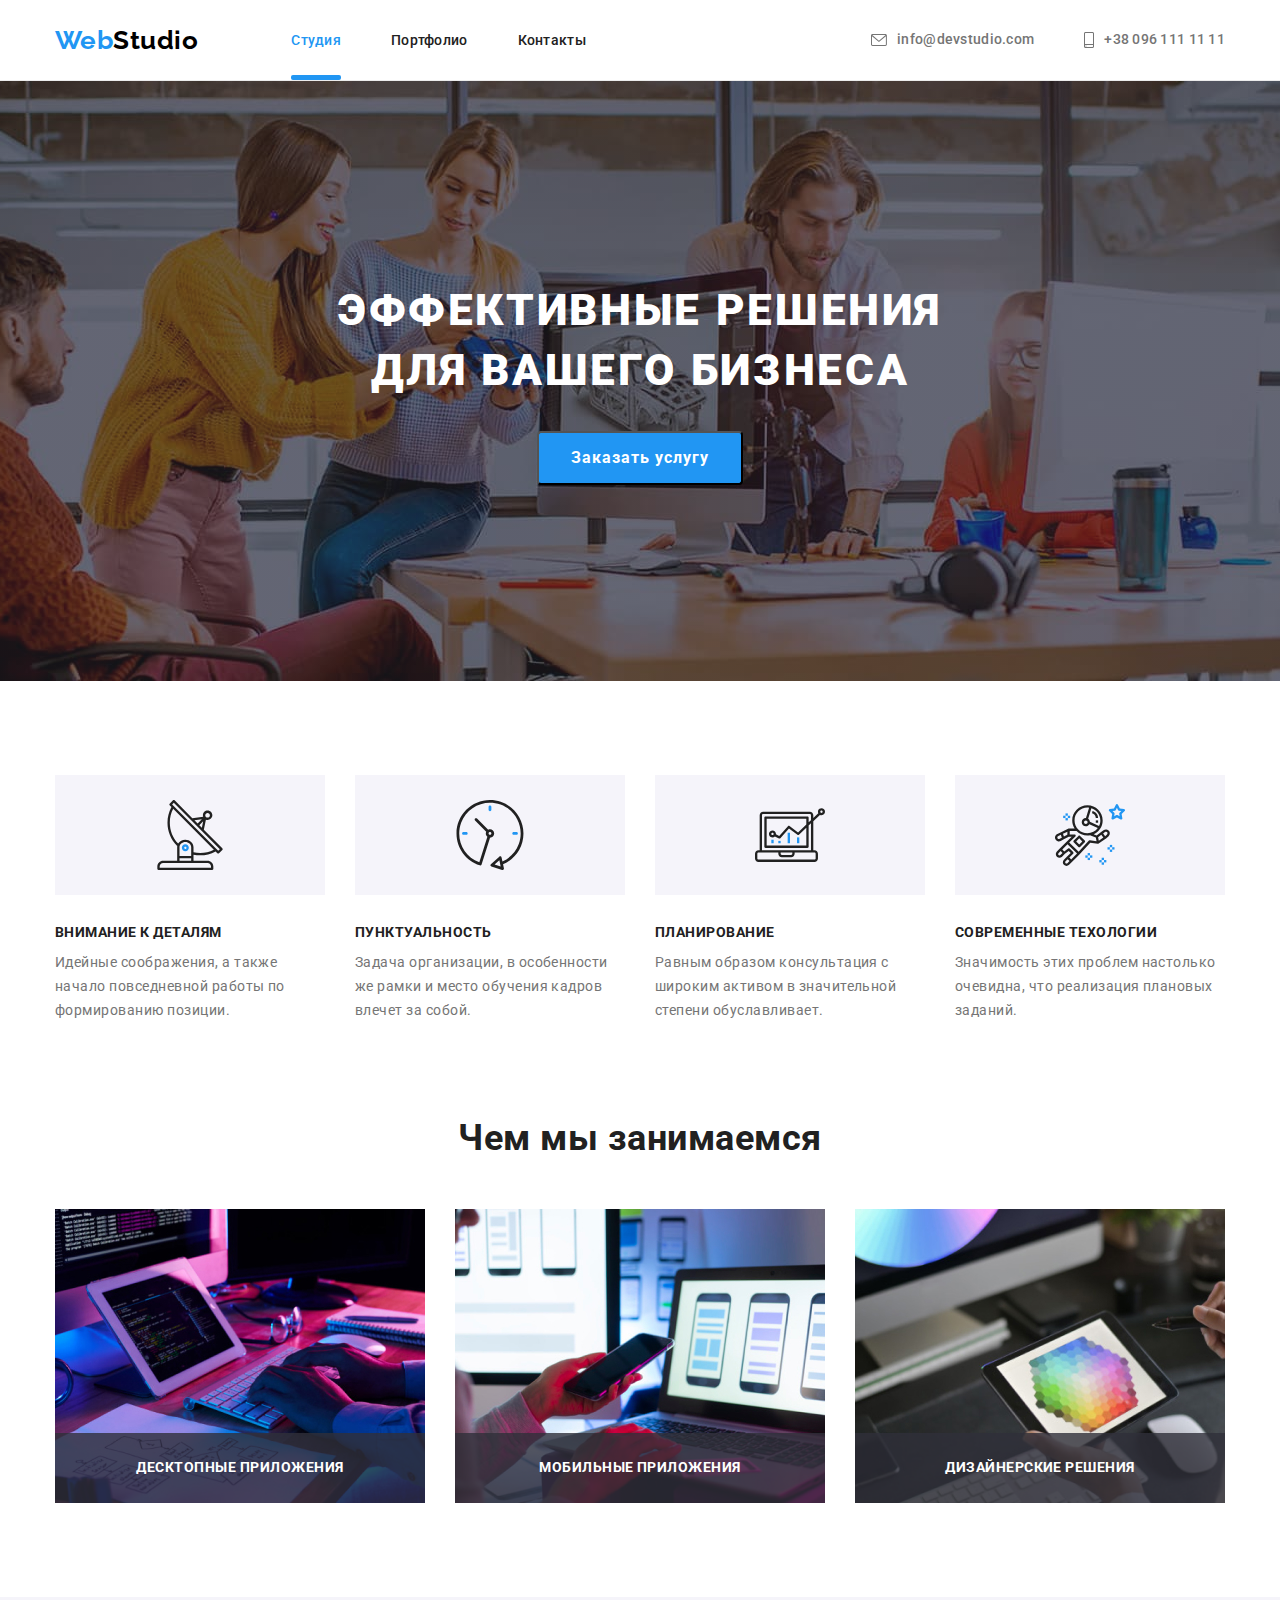
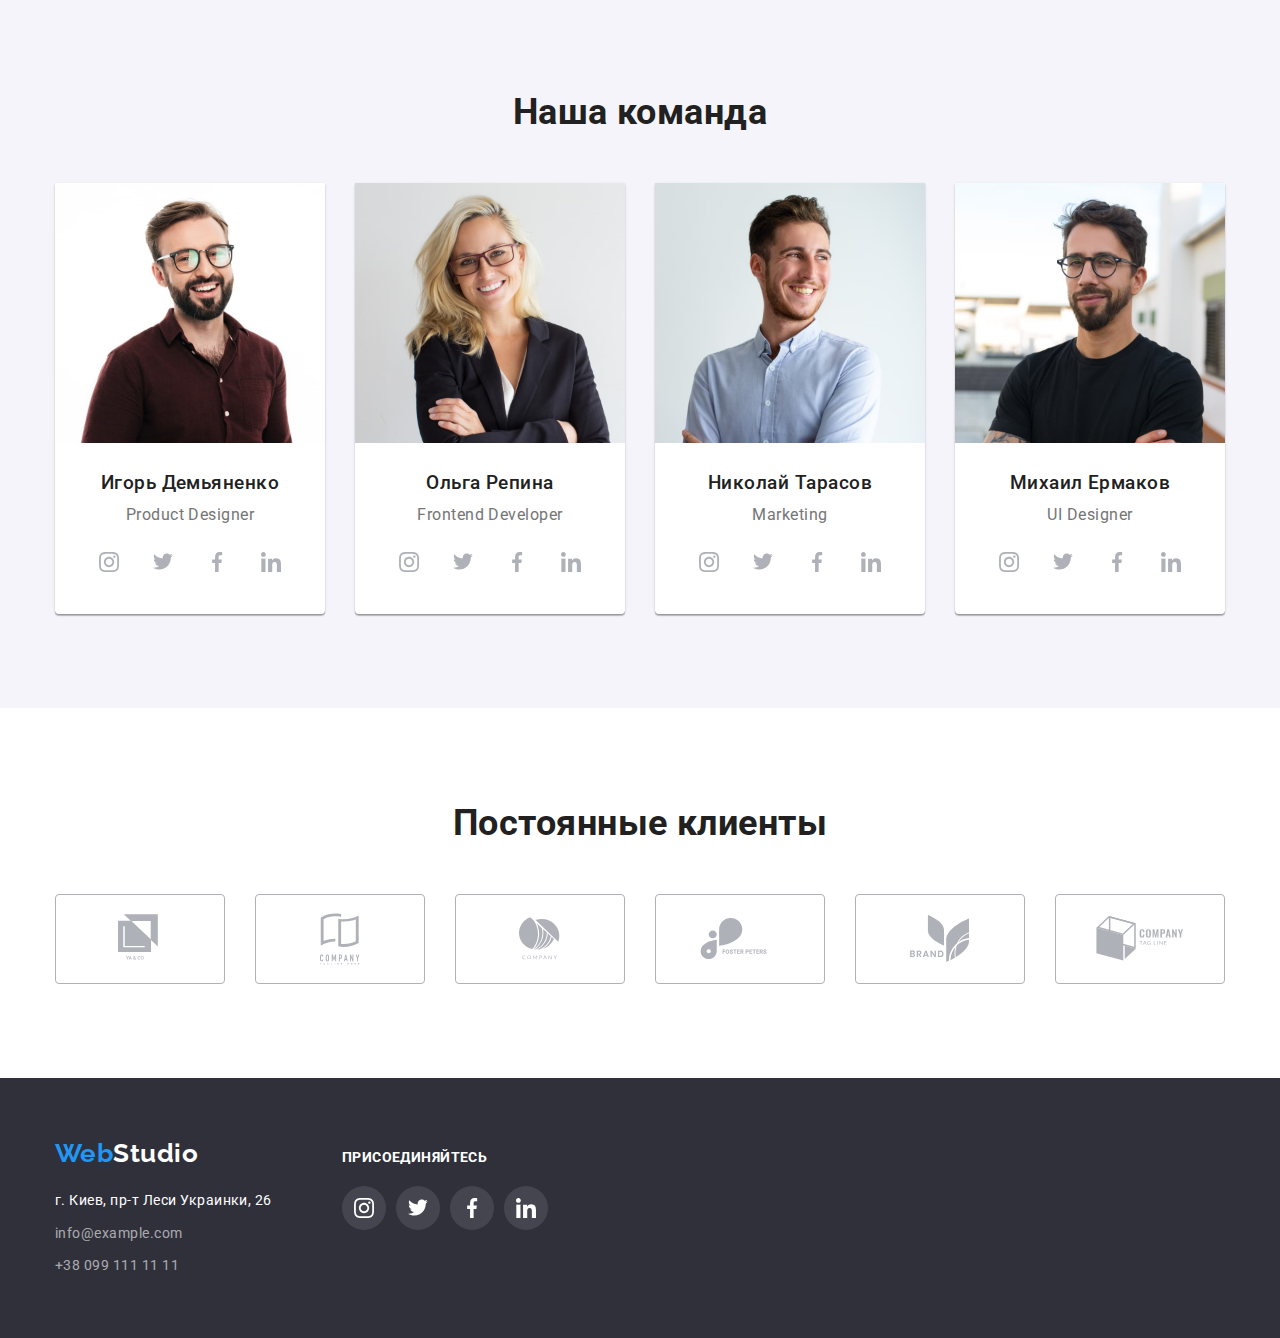
==== index.html @ c35f9277 "Add files via upload" ====
<!DOCTYPE html>
<html lang="en">

<head>
    <meta charset="UTF-8">
    <meta http-equiv="X-UA-Compatible" content="IE=edge">
    <meta name="viewport" content="width=device-width, initial-scale=1.0">
    <title>Document</title>
    <link rel="preconnect" href="https://fonts.gstatic.com">
    <link href="https://fonts.googleapis.com/css2?family=Raleway:wght@700&family=Roboto:wght@400;500;700;900&display=swap"
    rel="stylesheet">
    <link rel="stylesheet" href="https://cdnjs.cloudflare.com/ajax/libs/modern-normalize/0.2.0/modern-normalize.min.css" />
    <link rel="stylesheet" href="./css/styles.css">
</head>

<body>
    <!-- Хедер -->
    <header class="header pntr">
        <div class="container">
        <nav class="navigator">
            <a href="" class="logo webstudio">Web<span class="top">Studio</span></a>
            <ul class="site-nav list menu">
                <li class="menu-item"><a href="./index.html" class="link current">Студия</a></li>
                <li class="menu-item"><a href="./portfolio.html" class="link">Портфолио</a></li>
                <li class="menu-item"><a href="" class="link">Контакты</a></li>
            </ul>
        </nav>

        <ul class="contacts-nav list menu pntr">
            <li class="auth-item"> 
                <a href="mailto:info@devstudio.com" class="inf link">
                
                <svg class="icon">
                    <use href="./images/sprite.svg#icon-envelope"></use>
                </svg> 
                info@devstudio.com</a>
           
            </li>
            <li class="auth-item">
                <a href="tel:+380961111111" class="inf link">
                    
                    <svg class="icon-tel">
                        <use href="./images/sprite.svg#icon-smartphone"></use>
                    </svg>
                    +38 096 111 11 11</a>
            </li>
        </ul>
        </div>
    </header>

    <!-- Main -->
    <main class="main-page">

        <!--Герой-->
        <section class="section hero">
                    <div class="container">
        <h1 class="hero-title">Эффективные решения</br>для вашего бизнеса</h1>


        <!-- <button type="button" class="button-hero" data-modal-open>Заказать услугу</button>
        <div class="backdrop is-hidden" data-modal>
            <div class="modal">
                <p></p>
                <button type="button" class="button-modal-close list list-border" data-modal-close>
                    <svg class="close-icon" width="11" height="11">
                        <use href="./images/icons.svg#close"></use>
                    </svg>
                </button> -->

            <button type="button" class="button" data-modal-open>Заказать услугу</button>
            <div class="backdrop is-hidden" data-modal>
            <div class="modal">
                <p></p>
                   <button type="button" class="btn-close" data-modal-close>
               <svg class="icon" width="32" height="32">
                   <use href="./images/sprite.svg#icon-close-black"></use>
               </svg>
                </button>
                </div>
                </div>
            </div>
        </section>

        <!--О нас-->
        <section class="section">
                    <div class="container">
            <h2 class="visually-hidden">О нас</h2>
            <ul class="feature list">
                <li class="list-item">
                    <h3 class="section-title">Внимание к деталям</h3>
                    <p class="section-text">Идейные соображения, а также начало повседневной работы по формированию
                        позиции.</p>
                </li>
                <li class="list-item">
                    <h3 class="section-title">Пунктуальность</h3>
                    <p class="section-text">Задача организации, в особенности же рамки и место обучения кадров влечет за
                        собой.</p>
                </li>
                <li class="list-item">
                    <h3 class="section-title">Планирование</h3>
                    <p class="section-text">Равным образом консультация с широким активом в значительной степени
                        обуславливает.</p>
                </li>

                <li class="list-item">
                    <h3 class="section-title">Современные техологии</h3>
                    <p class="section-text">Значимость этих проблем настолько очевидна, что реализация плановых заданий.
                    </p>
                </li>
            </ul>
                </div>
                </section>

                <!-- IMG -->
            <section class="section us">
                  <div class="container">
            <h2 class="section-title-box">Чем мы занимаемся</h2>
            <ul class="picture list">
                <li class="picture-item">
                    <img src="./images/img.jpg" alt="Руки на клавиатуре" width="370">
                  <p class="txt">ДЕСКТОПНЫЕ ПРИЛОЖЕНИЯ</p>
                </li>
                <li class="picture-item">
                    <img src="./images/img1.jpg" alt="Телефон в руке" width="370">
                    <p class="txt">МОБИЛЬНЫЕ ПРИЛОЖЕНИЯ</p>
                </li>
                <li class="picture-item">
                    <img src="./images/img2.jpg" alt="Планшет в руке" width="370">
                    <p class="txt">ДИЗАЙНЕРСКИЕ РЕШЕНИЯ</p>
                </li>
            </ul>
            </div>
        </section>

        <!--Наша команда-->
        <section class="section team">
        <div class="container">
            <h2 class="section-title-box">Наша команда</h2>
            <ul class="list our-team">
                    <li class="teammate">
                        <img src="./images/logo1.jpg" alt="Игорь Демьяненко" width="270">
                        <div class="discription">
                            <h3 class="people-list">Игорь Демьяненко</h3>
                        <p class="people-about">Product Designer</p>
                        
                        <ul class="list social-icons">
                            <li class="social-icons-item">
                                <a href="" class="social-icons-link" target="_blank" rel="noopener noreferrer">
                                    <svg class="icon">
                                        <use href="./images/sprite.svg#icon-instagram"></use>
                                    </svg>
                                </a>
                            </li>
                            <li class="social-icons-item">
                                <a href="" class="social-icons-link" target="_blank" rel="noopener noreferrer">
                                    <svg class="icon">
                                        <use href="./images/sprite.svg#icon-twitter"></use>
                                    </svg>
                                </a>
                            </li>
                            <li class="social-icons-item">
                                <a href="" class="social-icons-link" target="_blank" rel="noopener noreferrer">
                                    <svg class="icon">
                                        <use href="./images/sprite.svg#icon-facebook"></use>
                                    </svg>
                                </a>
                            </li>
                            <li class="social-icons-item">
                                <a href="" class="social-icons-link" target="_blank" rel="noopener noreferrer">
                                    <svg class="icon">
                                        <use href="./images/sprite.svg#icon-linkedin"></use>
                                    </svg>
                                </a>
                            </li>
                        </ul>
                        </div>
                    </li>
                      <li class="teammate">
                        <img src="./images/logo2.jpg" alt="Ольга Репина" width="270">
                        <div class="discription">
                            <h3 class="people-list">Ольга Репина</h3>
                        <p class="people-about">Frontend Developer</p>
                        <ul class="list social-icons">
                            <li class="social-icons-item">
                                <a href="" class="social-icons-link" target="_blank" rel="noopener noreferrer">
                                    <svg class="icon">
                                        <use href="./images/sprite.svg#icon-instagram"></use>
                                    </svg>
                                </a>
                            </li>
                            <li class="social-icons-item">
                                <a href="" class="social-icons-link" target="_blank" rel="noopener noreferrer">
                                    <svg class="icon">
                                        <use href="./images/sprite.svg#icon-twitter"></use>
                                    </svg>
                                </a>
                            </li>
                            <li class="social-icons-item">
                                <a href="" class="social-icons-link" target="_blank" rel="noopener noreferrer">
                                    <svg class="icon">
                                        <use href="./images/sprite.svg#icon-facebook"></use>
                                    </svg>
                                </a>
                            </li>
                            <li class="social-icons-item">
                                <a href="" class="social-icons-link" target="_blank" rel="noopener noreferrer">
                                    <svg class="icon">
                                        <use href="./images/sprite.svg#icon-linkedin"></use>
                                    </svg>
                                </a>
                            </li>
                        </ul>
                        </div>
                    </li>
                    <li class="teammate">
                        <img src="./images/logo3.jpg" alt="Николай Тарасов" width="270">
                        <div class="discription">
                            <h3 class="people-list">Николай Тарасов</h3>
                        <p class="people-about">Marketing</p>
                        <ul class="list social-icons">
                            <li class="social-icons-item">
                                <a href="" class="social-icons-link" target="_blank" rel="noopener noreferrer">
                                    <svg class="icon">
                                        <use href="./images/sprite.svg#icon-instagram"></use>
                                    </svg>
                                </a>
                            </li>
                            <li class="social-icons-item">
                                <a href="" class="social-icons-link" target="_blank" rel="noopener noreferrer">
                                    <svg class="icon">
                                        <use href="./images/sprite.svg#icon-twitter"></use>
                                    </svg>
                                </a>
                            </li>
                            <li class="social-icons-item">
                                <a href="" class="social-icons-link" target="_blank" rel="noopener noreferrer">
                                    <svg class="icon">
                                        <use href="./images/sprite.svg#icon-facebook"></use>
                                    </svg>
                                </a>
                            </li>
                            <li class="social-icons-item">
                                <a href="" class="social-icons-link" target="_blank" rel="noopener noreferrer">
                                    <svg class="icon">
                                        <use href="./images/sprite.svg#icon-linkedin"></use>
                                    </svg>
                                </a>
                            </li>
                        </ul>
                        </div>
                    </li>
                    <li class="teammate">
                        <img src="./images/logo4.jpg" alt="Михаил Ермаков" width="270">
                       <div class="discription">
                           <h3 class="people-list">Михаил Ермаков</h3>
                        <p class="people-about">UI Designer</p>
                        <ul class="list social-icons">
                            <li class="social-icons-item">
                                <a href="" class="social-icons-link" target="_blank" rel="noopener noreferrer">
                                    <svg class="icon">
                                        <use href="./images/sprite.svg#icon-instagram"></use>
                                    </svg>
                                </a>
                            </li>
                            <li class="social-icons-item">
                                <a href="" class="social-icons-link" target="_blank" rel="noopener noreferrer">
                                    <svg class="icon">
                                        <use href="./images/sprite.svg#icon-twitter"></use>
                                    </svg>
                                </a>
                            </li>
                            <li class="social-icons-item">
                                <a href="" class="social-icons-link" target="_blank" rel="noopener noreferrer">
                                    <svg class="icon">
                                        <use href="./images/sprite.svg#icon-facebook"></use>
                                    </svg>
                                </a>
                            </li>
                            <li class="social-icons-item">
                                <a href="" class="social-icons-link" target="_blank" rel="noopener noreferrer">
                                    <svg class="icon">
                                        <use href="./images/sprite.svg#icon-linkedin"></use>
                                    </svg>
                                </a>
                            </li>
                        </ul>
                        </div>
                    </li>
            </ul>
        </div>
        </section>

        <section class="section">
            <div class="container">
        <h2 class="section-title-box">Постоянные клиенты</h2>

        <ul class="list clients-icons">
          <li class="clients-icons-item">
              <a href="" class="link" target="_blank" rel="noopener noreferrer">
                    <svg class="icon" width="44px" height="49px">
                      <use href="./images/sprite.svg#icon-yaco"></use>
                   </svg>
               </a>
          </li>     
        <li class="clients-icons-item">
            <a href="" class="link" target="_blank" rel="noopener noreferrer">
                <svg class="icon" width="40px" height="52px">
                    <use href="./images/sprite.svg#icon-tagline"></use>
                </svg>
            </a>
        </li>
        <li class="clients-icons-item">
            <a href="" class="link" target="_blank" rel="noopener noreferrer">
                <svg class="icon" width="41px" height="43px">
                    <use href="./images/sprite.svg#icon-object"></use>
                </svg>
            </a>
        </li>
        <li class="clients-icons-item">
            <a href="" class="link" target="_blank" rel="noopener noreferrer">
                <svg class="icon" width="80px" height="42px">
                    <use href="./images/sprite.svg#icon-foster"></use>
                </svg>
            </a>
        </li>
        <li class="clients-icons-item">
            <a href="" class="link" target="_blank" rel="noopener noreferrer">
                <svg class="icon" width="59px" height="47px">
                    <use href="./images/sprite.svg#icon-brand"></use>
                </svg>
            </a>
        </li>
        <li class="clients-icons-item">
            <a href="" class="link" target="_blank" rel="noopener noreferrer">
                <svg class="icon" width="88px" height="45px">
                    <use href="./images/sprite.svg#icon-company"></use>
                </svg>
            </a>
        </li>
        </ul>
         </div>
        </section>
    </main>

    <!--Подвал-->
    <footer class="page-footer pntr">
        <div class="container ftr">
                        <div class="ftr">
                <a href="" class="logo logo-btm">Web<span class="down">Studio</span></a>
        <address class="street tel-mail">
            г. Киев, пр-т Леси Украинки, 26
            <a href="mailto:info@example.com" class="inf link item">info@example.com</a>
            <a href="tel:+380991111111" class="inf link item">+38 099 111 11 11</a>
        </address>
        </div>

                <div class="ftr">
     <h2 class="ftr-text">ПРИСОЕДИНЯЙТЕСЬ</h2>
            <ul class="list social-icons">
                <li class="social-icons-item">
                    <a href="" class="social-icons-link" target="_blank" rel="noopener noreferrer">
                        <svg class="icon white">
                            <use href="./images/sprite.svg#icon-instagram"></use>
                        </svg>
                    </a>
                </li>
                <li class="social-icons-item">
                    <a href="" class="social-icons-link" target="_blank" rel="noopener noreferrer">
                        <svg class="icon white">
                            <use href="./images/sprite.svg#icon-twitter"></use>
                        </svg>
                    </a>
                </li>
                <li class="social-icons-item">
                    <a href="" class="social-icons-link" target="_blank" rel="noopener noreferrer">
                        <svg class="icon white">
                            <use href="./images/sprite.svg#icon-facebook"></use>
                        </svg>
                    </a>
                </li>
                <li class="social-icons-item">
                    <a href="" class="social-icons-link" target="_blank" rel="noopener noreferrer">
                        <svg class="icon white">
                            <use href="./images/sprite.svg#icon-linkedin"></use>
                        </svg>
                    </a>
                </li>
            </ul>
            </div>

        
        </div>
    </footer>
    <script src="./js/modal.js"></script>
</body>

</html>
---- css/styles.css ----
:root {
  --primary-text-color: rgba(33, 33, 33, 1);
  --accent-color: rgb(33, 150, 243, 1);
  --white-color: rgba(255, 255, 255, 1);
  --text-inf-color: rgba(117, 117, 117, 1);
  --hero-footer-color: rgba(47, 48, 58, 1);
  --section-team-color: rgba(245, 244, 250, 1);
  --inf-word-color: rgba(255, 255, 255, 0.6);
  --grid-item: 1;
  --icons-color: #afb1b8;
  --timing-function: 250ms cubic-bezier(0.4, 0, 0.2, 1);
}

html {
  box-sizing: border-box;
}

*,
*::before,
*::after {
  box-sizing: inherit;
}

body {
  color: var(--primary-text-color);
  background-color: #ffffff;

  font-family: 'Roboto', sans-serif;
  letter-spacing: 0.03em;
}

/* Хедер */
.header {
  background: var(--white-color);
  border-bottom: 1px solid rgba(236, 236, 236, 1);
  width: auto;
}

.container {
  width: 1200px;
  padding-left: 15px;
  padding-right: 15px;
  margin-right: auto;
  margin-left: auto;
  height: auto;
}

.header .container {
  display: flex;
  align-items: center;
}

.header .webstudio {
  margin-right: 93px;
}

.navigator {
  display: flex;
  align-items: center;
  margin-right: auto;
}

.menu {
  display: inline-flex;
}

.menu-item:not(:last-child) {
  margin-right: 50px;
}

.link {
  text-decoration: none;
}

.auth-item:not(:last-child) {
  margin-right: 50px;
}

.auth-item .link {
  position: relative;
}

.auth-item.link::after {
  content: '';
  display: block;
  position: absolute;
  transition: opacity 2500ms;
}

.logo {
  color: var(--accent-color);

  font-family: 'Raleway', sans-serif;
  font-weight: 700;
  font-size: 26px;
  line-height: 1.19;
  text-decoration: none;
}

.logo .top {
  color: black;
}

.list {
  padding: 0;
  margin: 0;

  list-style: none;
}

.menu-item .link.current {
  position: relative;
  color: var(--accent-color);
}

.menu-item .link.current::after {
  content: '';

  position: absolute;

  display: block;
  width: 100px;
  height: 5px;
  left: 0;
  bottom: 0;
  background-color: #2196f3;
  border-radius: 2px;
  width: 100%;
}

.link.current:hover::after .link.current:focus::after {
  opacity: 1;
}

.menu-item .link {
  padding-top: 32px;
  padding-bottom: 32px;

  color: var(--primary-text-color);

  font-family: inherit;
  font-weight: 500;
  font-size: 14px;
  line-height: 1.14;
  letter-spacing: 0.02em;
  transition: var(--timing-function);
}

.menu-item .link:focus,
.menu-item .link:hover {
  color: var(--accent-color);
}

.contacts-nav .link {
  display: inline-flex;
  padding-top: 32px;
  padding-bottom: 32px;
  border-radius: 3px;

  color: var(--text-inf-color);

  font-weight: 500;
  font-size: 14px;
  line-height: 1.14;
  letter-spacing: 0.02em;
  align-items: center;
  transition: var(--timing-function);
}

.contacts-nav .link:hover,
.contacts-nav .link:hover {
  color: var(--accent-color);
  fill: currentColor;
}

.contacts-nav .icon {
  width: 16px;
  height: 12px;
  margin-right: 10px;
  fill: currentColor;
}

.contacts-nav .icon-tel {
  width: 10px;
  height: 16px;
  margin-right: 10px;
  fill: currentColor;
}

.section {
  padding-top: 94px;
  padding-bottom: 94px;
  width: auto;
}

img {
  display: block;
  height: auto;
}

/* Герой */
.section.hero {
  max-width: 1600px;
  height: 600px;
  text-align: center;
  padding-top: 200px;
  padding-bottom: 200px;
  background-image: linear-gradient(to right, rgba(47, 48, 58, 0.4), rgba(47, 48, 58, 0.4)), url('../images/hero.jpg');
  background-color: rgba(54, 63, 165, 0.4);
  background-size: cover;
  background-repeat: no-repeat;
  background-position: center;
  margin-left: auto;
  margin-right: auto;
}

.hero-title {
  margin-top: 0;
  margin-bottom: 30px;

  color: var(--white-color);

  font-weight: 900;
  font-size: 44px;
  line-height: 1.36;
  letter-spacing: 0.06em;
  text-transform: uppercase;
}

.section.hero .button {
  border-radius: 4px;
  min-width: 200px;
  padding: 10px 32px;
  text-align: center;

  color: var(--white-color);
  background-color: var(--accent-color);

  font-family: inherit;
  font-weight: 700;
  font-size: 16px;
  line-height: 1.88;
  letter-spacing: 0.06em;
}

h1,
h2,
h3,
h4,
h5,
h6 {
  margin-top: 0;
  margin-bottom: 0;
}

p {
  margin-top: 0;
  margin-bottom: 0;
}

.container .item {
  display: flex;
  flex-wrap: wrap;
}

.feature {
  display: flex;
  flex-wrap: wrap;
}

.feature .list-item {
  width: 270px;
  flex-basis: calc((100% - 30px * 4) / 4);
  margin-right: 30px;
}

.feature .list-item:nth-child(n + 4) {
  margin-right: 0;
}

.section.us {
  padding-top: 0;
}

.section-title-box {
  margin-bottom: 50px;

  color: var(--primary-text-color);

  font-weight: 700;
  font-size: 36px;
  line-height: 1.17;
  text-align: center;
}

.section-title {
  margin-bottom: 10px;

  color: var(--primary-text-color);

  font-weight: 700;
  font-size: 14px;
  line-height: 1.14;
  text-transform: uppercase;
}

.section-text {
  color: var(--text-inf-color);

  font-size: 14px;
  line-height: 1.71;
}

.list-item::before {
  display: block;
  content: '';
  width: 270px;
  height: 120px;
  background-color: #f5f4fa;
  background-size: 70px 70px;
  background-repeat: no-repeat;
  background-position: center;
  margin-bottom: 30px;
  border-right: 4px;
}

.list-item:nth-child(1)::before {
  background-image: url(../images/antenna.svg);
}

.list-item:nth-child(2)::before {
  background-image: url(../images/clock.svg);
}

.list-item:nth-child(3)::before {
  background-image: url(../images/diagram.svg);
}

.list-item:nth-child(4)::before {
  background-image: url(../images/astronaut.svg);
}

.picture {
  display: flex;
  flex-wrap: wrap;
}

.picture-item {
  position: relative;
  width: 370px;
  flex-basis: calc((100% - 30px * 3) / 3);
  margin-right: 30px;
}

.picture-item .txt {
  content: '';
  position: absolute;
  bottom: 0;
  font-weight: bold;
  font-size: 14px;
  line-height: 1.14;
  color: var(--white-color);

  background-color: rgba(47, 48, 58, 0.8);

  padding-top: 27px;
  padding-bottom: 27px;
  width: 100%;
  text-align: center;
}

.picture-item:nth-child(n + 3) {
  margin-right: 0;
}

.section.team {
  background-color: #f5f4fa;
}

.our-team {
  display: flex;
  flex-wrap: wrap;
}

.teammate {
  flex-basis: calc((100% - 30px * 4) / 4);
  margin-right: 30px;
  text-align: center;

  background: #ffffff;

  box-shadow: 0px 1px 3px rgba(0, 0, 0, 0.12), 0px 1px 1px rgba(0, 0, 0, 0.14), 0px 2px 1px rgba(0, 0, 0, 0.2);
  border-radius: 0px 0px 4px 4px;
}

.social-icons {
  display: inline-flex;
}

.social-icons-item + .social-icons-item {
  margin-left: 10px;
}

.social-icons-link {
  display: flex;
  justify-content: center;
  align-items: center;
  width: 44px;
  height: 44px;
  border-radius: 50%;
  background-color: rgba(255, 255, 255, 10%);

  transition: var(--timing-function);
}

.social-icons-link:hover,
.social-icons-link:focus {
  background-color: var(--accent-color);
}

.social-icons .icon {
  width: 20px;
  height: 20px;
  fill: var(--icons-color);
}

.social-icons .icon.white {
  fill: #ffffff;
}

.social-icons-link:hover .icon,
.social-icons-link:focus .icon {
  fill: var(--white-color);
}

.teammate:nth-child(n + 4) {
  margin-right: 0;
}

.people-about {
  margin-bottom: 16px;

  color: var(--text-inf-color);

  font-size: 16px;
  line-height: 1.19;
}

.people-list {
  margin-bottom: 10px;

  font-weight: 500;
}

.clients-icons {
  display: flex;
  flex-wrap: wrap;
  margin-right: -30px;
}

.clients-icons .link {
  display: flex;
  border-radius: 4px;
  border: 1px solid var(--icons-color);
  height: 90px;
  align-items: center;
  justify-content: center;
  transition: var(--timing-function);
}

.clients-icons-item {
  flex-basis: calc((100% - 30px * 6) / 6);
  margin-right: 30px;
}

.clients-icons-item:nth-child(n + 6) {
  margin-right: 0;
}

.clients-icons .icon {
  fill: var(--icons-color);
}

.clients-icons .link:hover,
.clients-icons .link:focus {
  border: 1px solid var(--accent-color);
}

.clients-icons .link:hover .icon,
.clients-icons .link:focus .icon {
  fill: var(--accent-color);
}

.discription {
  padding-top: 30px;
  padding-bottom: 30px;
}

.button .btn {
  padding: 6px 22px;
  min-width: 73px;
  text-align: center;
  border-radius: 4px;
  border: 1px solid transparent;

  color: var(--primary-text-color);
  background-color: rgba(245, 244, 250, 1);

  font-family: inherit;
  font-weight: 500;
  font-size: 16px;
  line-height: 1.63;
  text-decoration: none;
  transition: var(--timing-function);
}

.button .btn:hover,
.button .btn:focus {
  box-shadow: 0px 3px 1px rgba(0, 0, 0, 0.1), 0px 1px 2px rgba(0, 0, 0, 0.08), 0px 2px 2px rgba(0, 0, 0, 0.12);
}

.pntr {
  cursor: pointer;
}

.button .btn:hover,
.button .btn:focus {
  color: var(--white-color);
  background-color: var(--accent-color);
}

.photo-items {
  transition: var(--timing-function);
}

.photo-items:hover,
.photo-items:focus {
  box-shadow: 0px 1px 1px rgba(0, 0, 0, 0.12), 0px 4px 4px rgba(0, 0, 0, 0.06), 1px 4px 6px rgba(0, 0, 0, 0.16);
}

.photo-items .box {
  position: relative;

  overflow: hidden;
}

.box .overflow {
  position: absolute;
  top: 0;
  width: 100%;
  height: 100%;
  background-color: rgba(33, 150, 243, 0.9);
  transform: translateY(200%);
  transition: var(--timing-function);
}

.photo-items:hover .overflow {
  transform: translateY(0);
}

.box .overflow {
  padding: 63px 24px;

  font-size: 18px;
  line-height: 1.6;
  letter-spacing: 0.03em;
  color: var(--white-color);
}

.portfolio-text {
  padding: 20px 24px;
  border: 1px solid rgba(238, 238, 238, 1);
  border-top: none;
}

.all-title {
  margin-bottom: 4px;

  color: var(--primary-text-color);

  font-weight: 700;
  font-size: 18px;
  line-height: 2;
  letter-spacing: 0.06em;
}

.all-text {
  color: var(--text-inf-color);
  font-size: 16px;
  line-height: 1.9;
}

.all.list {
  display: flex;
  flex-wrap: wrap;
  margin-right: -30px;
}

.bar-nav {
  display: flex;
  flex-direction: row;
  margin-left: auto;
  margin-right: auto;
  justify-content: center;
  margin-bottom: 50px;
}

.bar-item {
  margin-left: 0;
  margin-right: 0;
}

.bar-item:not(:last-child) {
  margin-right: 8px;
}

.photo-items {
  flex-basis: calc((100% - 90px) / 3);
  margin-right: 30px;
  margin-top: 30px;
}

.photo-items:nth-child(-n + 3) {
  margin-top: 0;
  margin-top: 0;
}

/* Футер */
footer {
  background-color: var(--hero-footer-color);
  padding-top: 60px;
  padding-bottom: 60px;
}

.logo-btm {
  display: flex;
  flex-wrap: wrap;
  margin-top: 0;
  margin-bottom: 20px;
}

.tel-mail .link {
  margin-top: 9px;
}

.page-footer .street {
  color: var(--white-color);

  font-size: 14px;
  line-height: 1.71;
  font-style: normal;
}

.page-footer .inf {
  color: var(--inf-word-color);

  font-size: 14px;
  line-height: 1.71;
  font-style: normal;

  transition: var(--timing-function);
}

.page-footer .inf:focus,
.page-footer .inf:hover {
  color: var(--accent-color);
}

.logo .down {
  color: var(--white-color);
}

.container.ftr {
  display: flex;
  align-items: baseline;
}

.container .ftr {
  margin-right: 70px;
}

.ftr-text {
  margin-bottom: 20px;
  color: var(--white-color);
  font-family: Roboto;
  font-weight: 700;
  font-size: 14px;
  line-height: 1.14;
  letter-spacing: 0.03em;
}

.container .ftr:nth-last-child(-n + 1) {
  margin-right: 0;
}

.visually-hidden {
  position: absolute;
  clip: rect(0 0 0 0);
}

.backdrop.is-hidden {
  opacity: 0;
  visibility: hidden;
  pointer-events: none;
}

.backdrop {
  position: fixed;
  background-color: rgba(0, 0, 0, 0.2);
  width: 100%;
  height: 100%;
  top: 0;
  left: 0;
  opacity: 1;
  transition: opacite var(--timing-function);
}

.modal {
  position: relative;
  top: 50%;
  left: 50%;
  max-width: 528px;
  height: 581px;
  transform: translate(-50%, -50%);

  background: var(--white-color);
  border-radius: 4px;
}

.btn-close {
  position: absolute;
  right: 8px;
  top: 8px;
  width: 30px;
  height: 30px;
  border: 1px solid rgba(0, 0, 0, 0.1);
  background: var(--white-color);
  border-radius: 50%;
}
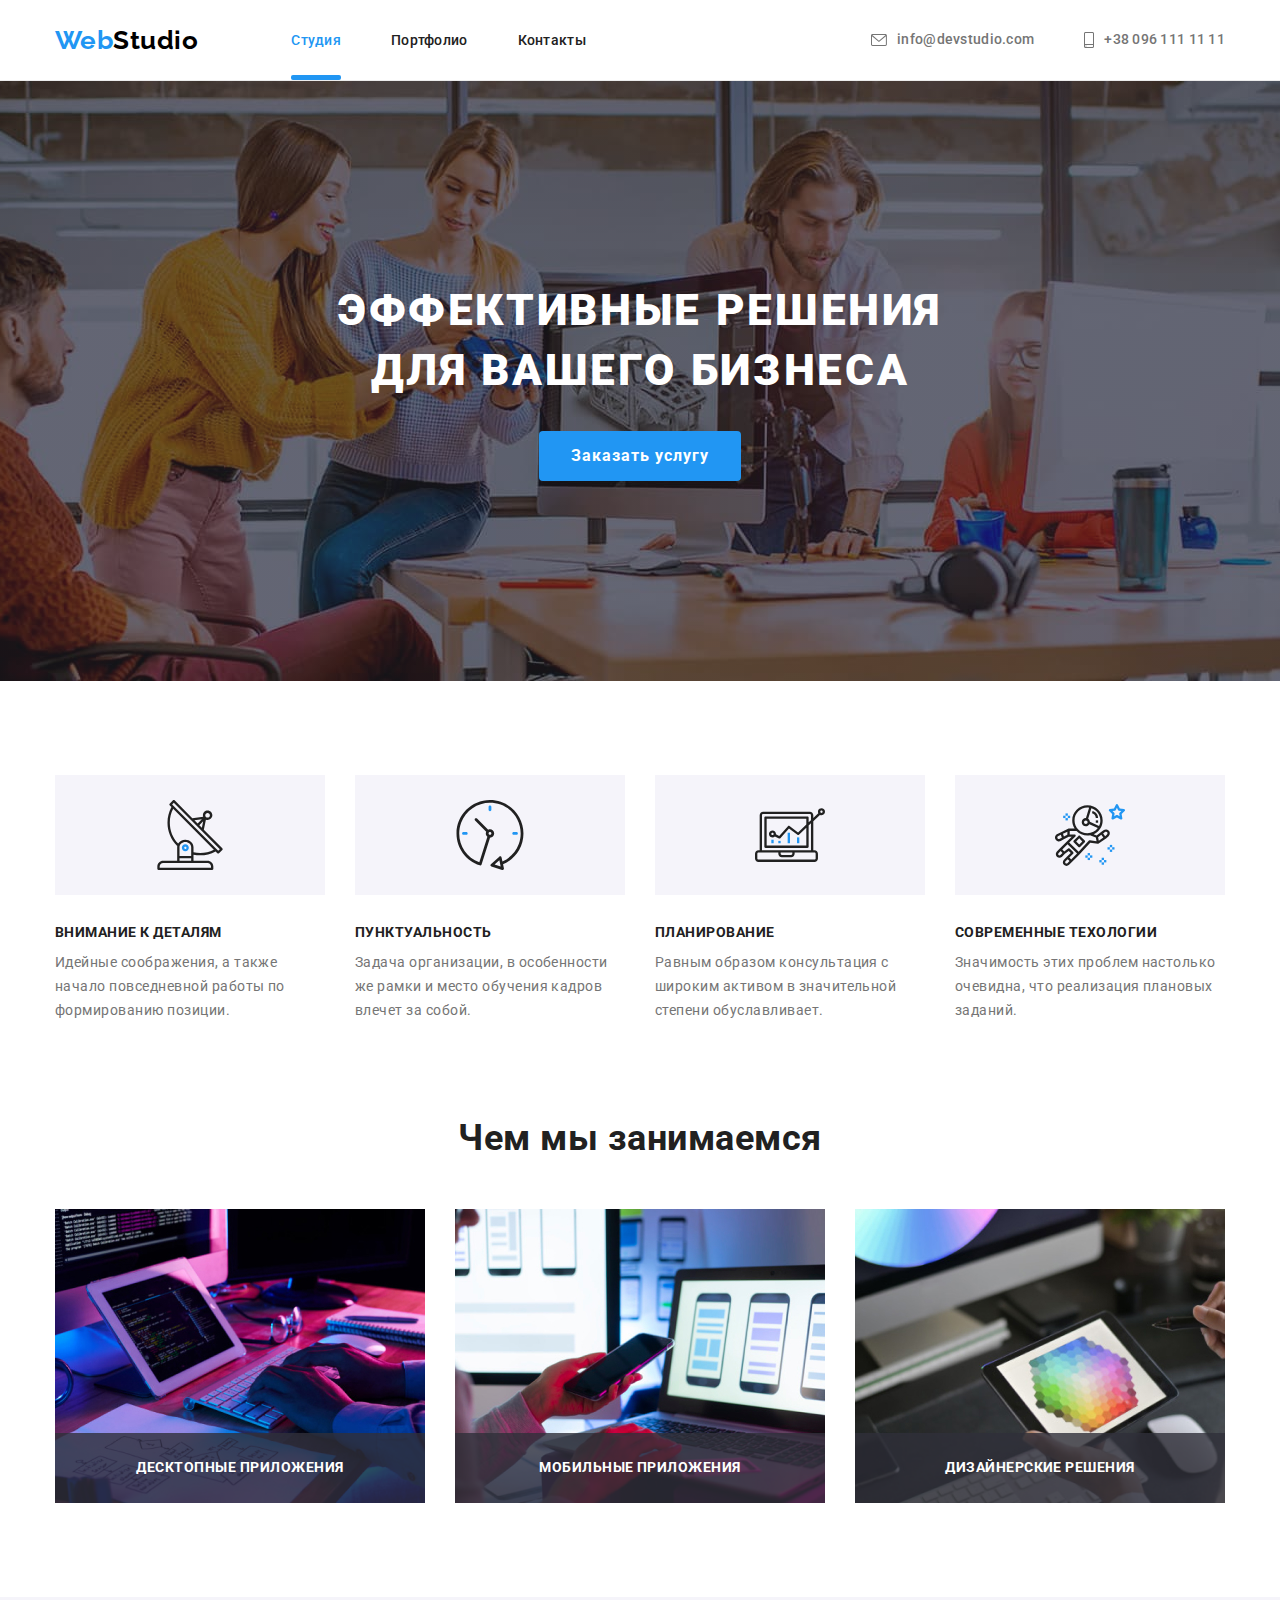
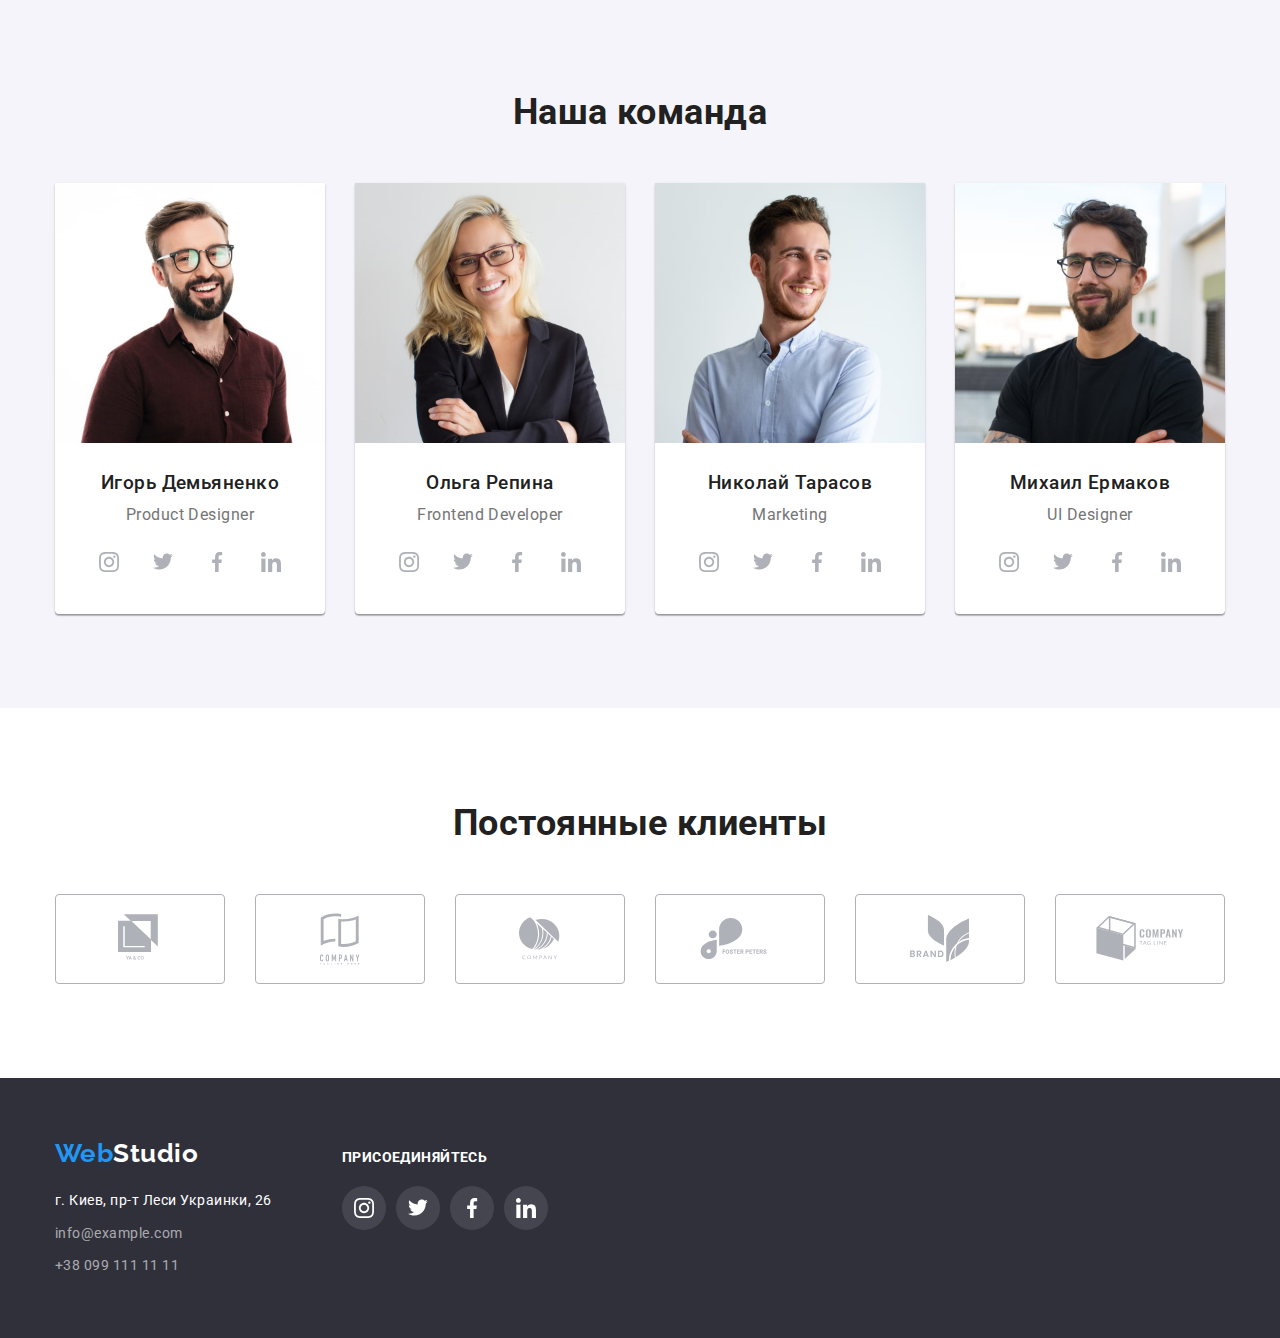
==== commit 937bd35f: "Add files via upload" ====
--- a/index.html
+++ b/index.html
@@ -55,29 +55,7 @@
         <section class="section hero">
                     <div class="container">
         <h1 class="hero-title">Эффективные решения</br>для вашего бизнеса</h1>
-
-
-        <!-- <button type="button" class="button-hero" data-modal-open>Заказать услугу</button>
-        <div class="backdrop is-hidden" data-modal>
-            <div class="modal">
-                <p></p>
-                <button type="button" class="button-modal-close list list-border" data-modal-close>
-                    <svg class="close-icon" width="11" height="11">
-                        <use href="./images/icons.svg#close"></use>
-                    </svg>
-                </button> -->
-
             <button type="button" class="button" data-modal-open>Заказать услугу</button>
-            <div class="backdrop is-hidden" data-modal>
-            <div class="modal">
-                <p></p>
-                   <button type="button" class="btn-close" data-modal-close>
-               <svg class="icon" width="32" height="32">
-                   <use href="./images/sprite.svg#icon-close-black"></use>
-               </svg>
-                </button>
-                </div>
-                </div>
             </div>
         </section>
 
@@ -391,6 +369,16 @@
         
         </div>
     </footer>
+<div class="backdrop is-hidden" data-modal>
+    <div class="modal">
+        <p></p>
+        <button type="button" class="btn-close" data-modal-close>
+            <svg class="icon" width="11" height="11">
+                <use href="./images/symbol-defs.svg#icon-close-black"></use>
+            </svg>
+        </button>
+    </div>
+</div>
     <script src="./js/modal.js"></script>
 </body>
 
--- a/css/styles.css
+++ b/css/styles.css
@@ -168,7 +168,7 @@
 }
 
 .contacts-nav .link:hover,
-.contacts-nav .link:hover {
+.contacts-nav .link:focus {
   color: var(--accent-color);
   fill: currentColor;
 }
@@ -229,9 +229,11 @@
 
 .section.hero .button {
   border-radius: 4px;
+  border: none;
   min-width: 200px;
   padding: 10px 32px;
   text-align: center;
+  cursor: pointer;
 
   color: var(--white-color);
   background-color: var(--accent-color);
@@ -241,6 +243,11 @@
   font-size: 16px;
   line-height: 1.88;
   letter-spacing: 0.06em;
+  transition: var(--timing-function);
+}
+
+.section.hero .button:hover,
+.section.hero .button:focus {
 }
 
 h1,
@@ -347,6 +354,7 @@
 
 .picture-item {
   position: relative;
+
   width: 370px;
   flex-basis: calc((100% - 30px * 3) / 3);
   margin-right: 30px;
@@ -479,6 +487,7 @@
 
 .clients-icons .icon {
   fill: var(--icons-color);
+  transition: var(--timing-function);
 }
 
 .clients-icons .link:hover,
@@ -502,6 +511,7 @@
   text-align: center;
   border-radius: 4px;
   border: 1px solid transparent;
+  cursor: pointer;
 
   color: var(--primary-text-color);
   background-color: rgba(245, 244, 250, 1);
@@ -531,6 +541,7 @@
 
 .photo-items {
   transition: var(--timing-function);
+  cursor: pointer;
 }
 
 .photo-items:hover,
@@ -737,3 +748,9 @@
   background: var(--white-color);
   border-radius: 50%;
 }
+
+.modal .icon {
+  position: absolute;
+  transform: translate(-50%, -50%);
+  fill: #000000;
+}
